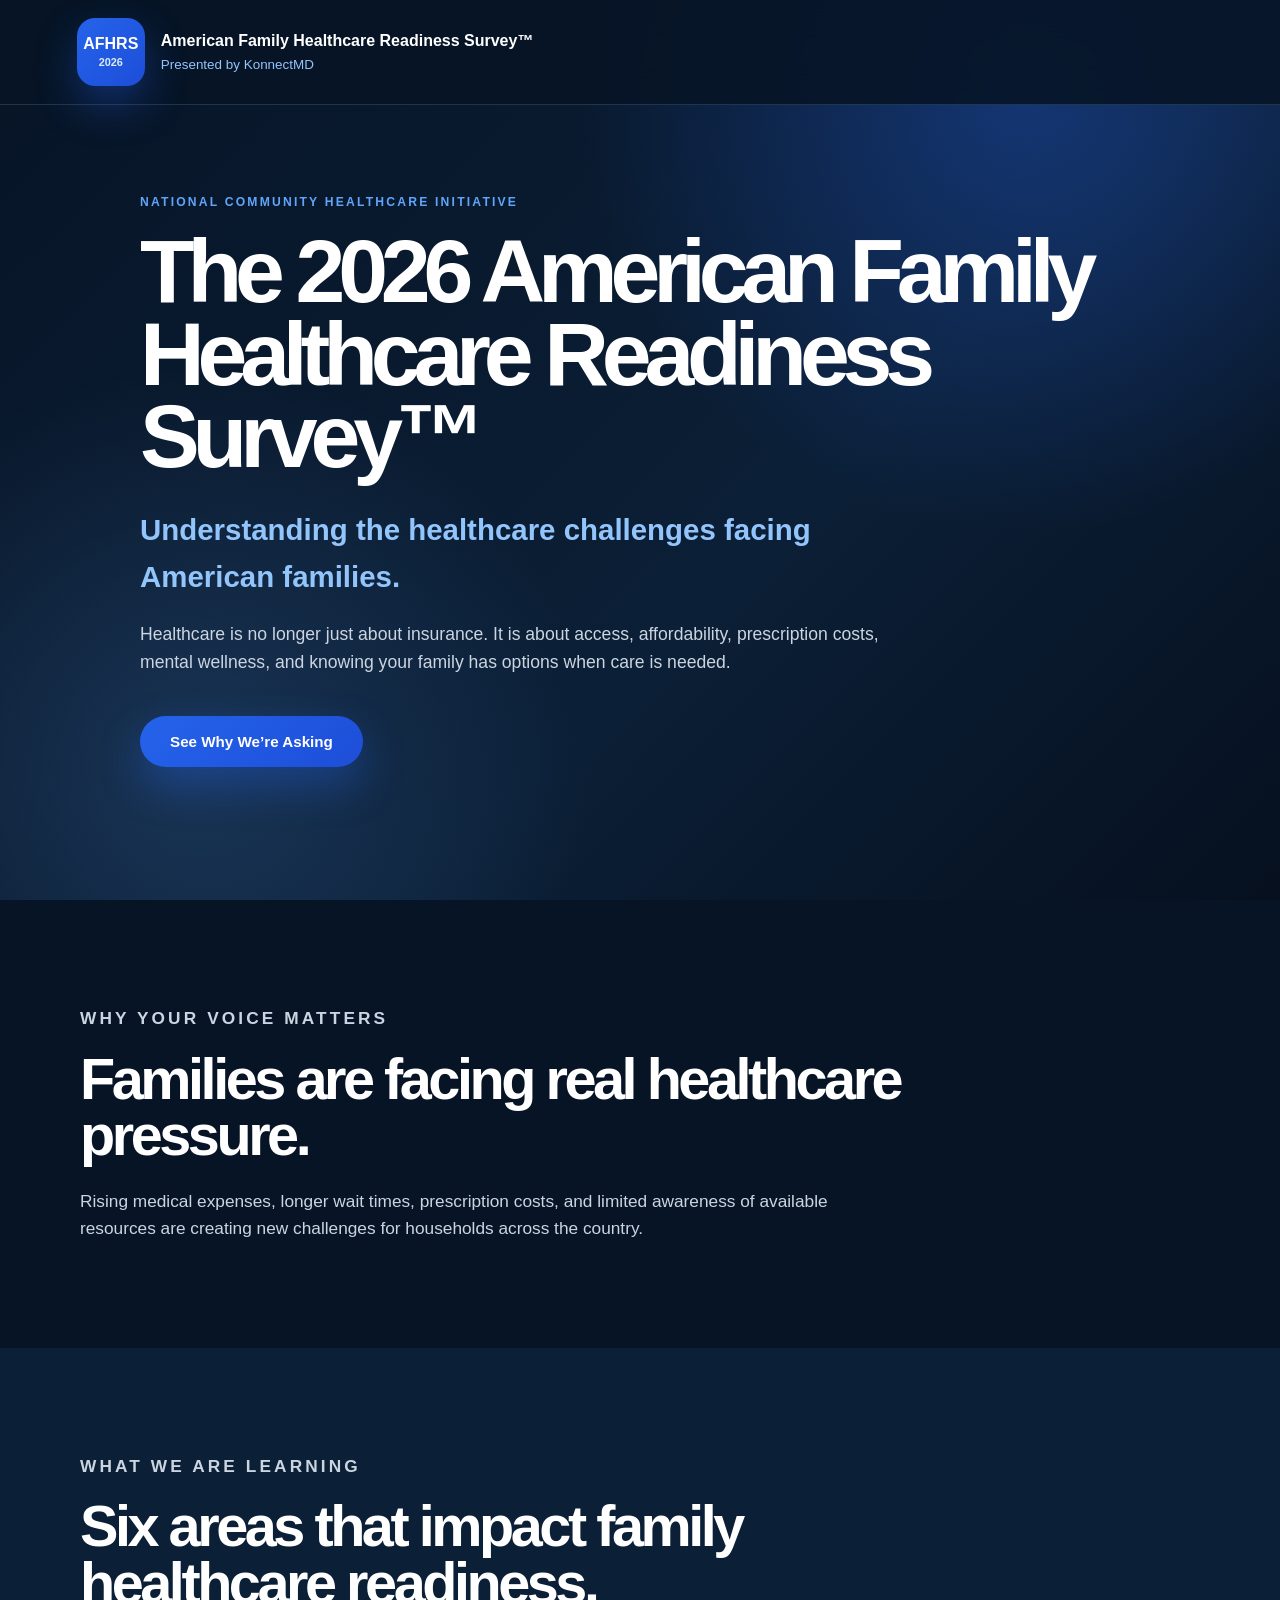
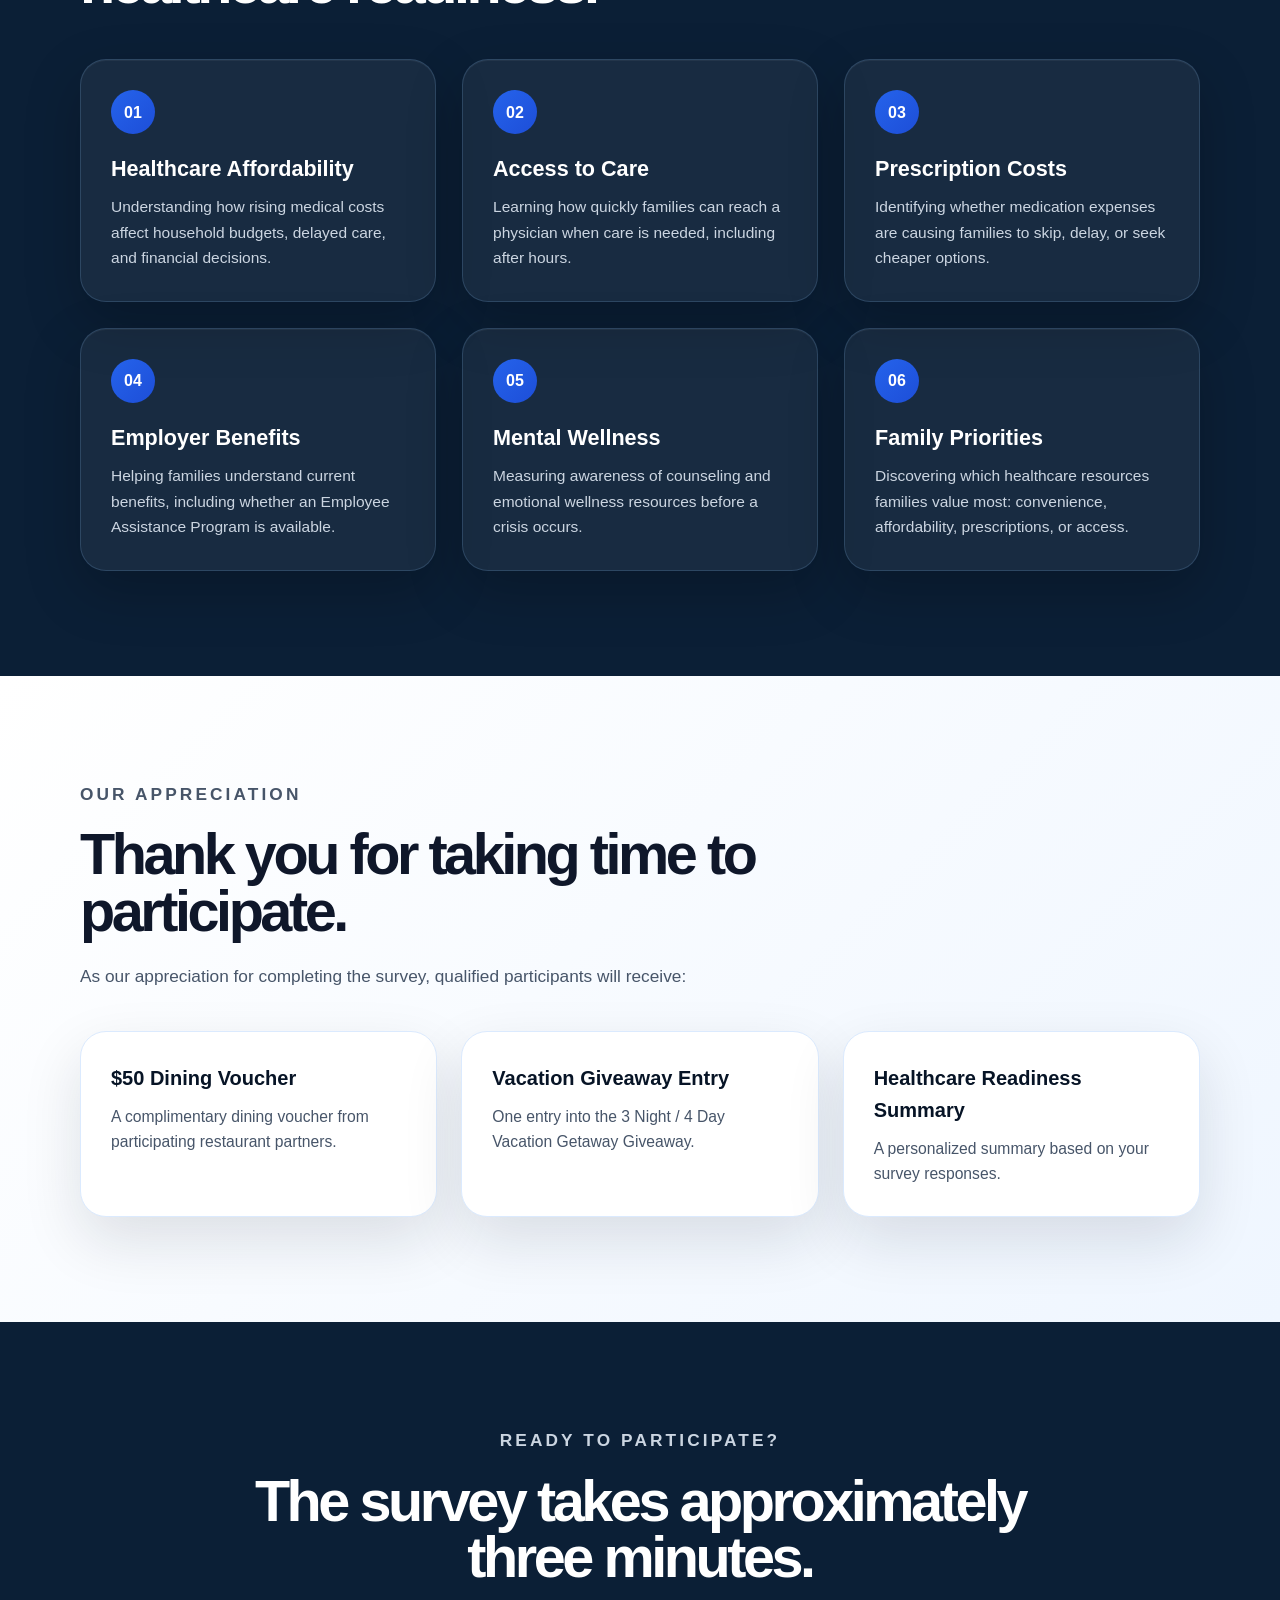
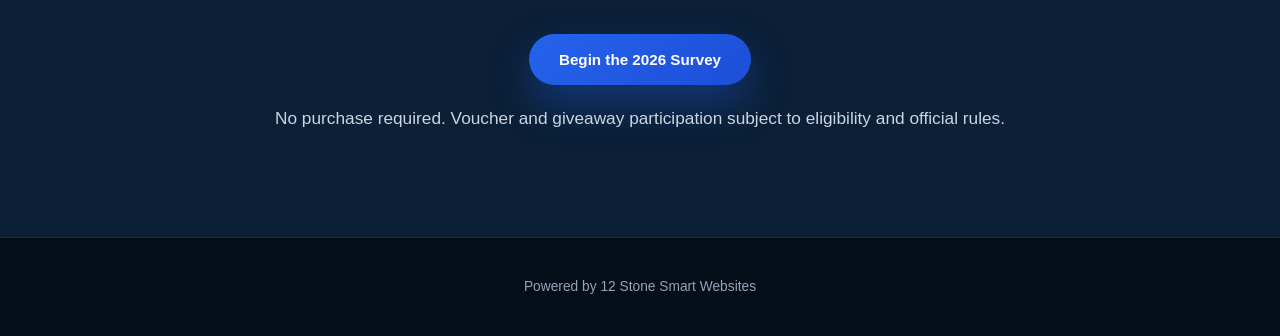
==== family-healthcare-readiness.html @ cf78cd0c "Add family healthcare readiness survey lead capture" ====
<!DOCTYPE html>
<html lang="en">
<head>
  <meta charset="UTF-8" />
  <meta name="viewport" content="width=device-width, initial-scale=1.0" />
  <title>2026 American Family Healthcare Readiness Survey™</title>
  <link rel="stylesheet" href="css/family-healthcare-readiness.css" />
</head>

<body>

<header class="survey-header">
  <div class="brand-mark">AFHRS<br><span>2026</span></div>
  <div class="brand-copy">
    <strong>American Family Healthcare Readiness Survey™</strong>
    <span>Presented by KonnectMD</span>
  </div>
</header>

<main class="hero">
  <div class="hero-inner">
    <p class="eyebrow">National Community Healthcare Initiative</p>
    <h1>The 2026 American Family Healthcare Readiness Survey™</h1>
    <p class="hero-subtitle">Understanding the healthcare challenges facing American families.</p>
    <p class="hero-text">
      Healthcare is no longer just about insurance. It is about access, affordability,
      prescription costs, mental wellness, and knowing your family has options when care is needed.
    </p>
    <button class="primary-btn" onclick="document.getElementById('why').scrollIntoView({behavior:'smooth'})">
  See Why We’re Asking
</button>
  </div>
</main>

<section class="section dark" id="why">
  <div class="section-inner">
    <p class="eyebrow">Why Your Voice Matters</p>
    <h2>Families are facing real healthcare pressure.</h2>
    <p>
      Rising medical expenses, longer wait times, prescription costs, and limited awareness of
      available resources are creating new challenges for households across the country.
    </p>
  </div>
</section>

<section class="section cards-section">
  <div class="section-inner">
    <p class="eyebrow">What We Are Learning</p>
    <h2>Six areas that impact family healthcare readiness.</h2>

    <div class="learning-grid">
      <div class="learning-card">
        <span>01</span>
        <h3>Healthcare Affordability</h3>
        <p>Understanding how rising medical costs affect household budgets, delayed care, and financial decisions.</p>
      </div>

      <div class="learning-card">
        <span>02</span>
        <h3>Access to Care</h3>
        <p>Learning how quickly families can reach a physician when care is needed, including after hours.</p>
      </div>

      <div class="learning-card">
        <span>03</span>
        <h3>Prescription Costs</h3>
        <p>Identifying whether medication expenses are causing families to skip, delay, or seek cheaper options.</p>
      </div>

      <div class="learning-card">
        <span>04</span>
        <h3>Employer Benefits</h3>
        <p>Helping families understand current benefits, including whether an Employee Assistance Program is available.</p>
      </div>

      <div class="learning-card">
        <span>05</span>
        <h3>Mental Wellness</h3>
        <p>Measuring awareness of counseling and emotional wellness resources before a crisis occurs.</p>
      </div>

      <div class="learning-card">
        <span>06</span>
        <h3>Family Priorities</h3>
        <p>Discovering which healthcare resources families value most: convenience, affordability, prescriptions, or access.</p>
      </div>
    </div>
  </div>
</section>

<section class="section appreciation">
  <div class="section-inner">
    <p class="eyebrow">Our Appreciation</p>
    <h2>Thank you for taking time to participate.</h2>
    <p>As our appreciation for completing the survey, qualified participants will receive:</p>

    <div class="value-grid">
      <div class="value-card">
        <h3>$50 Dining Voucher</h3>
        <p>A complimentary dining voucher from participating restaurant partners.</p>
      </div>

      <div class="value-card">
        <h3>Vacation Giveaway Entry</h3>
        <p>One entry into the 3 Night / 4 Day Vacation Getaway Giveaway.</p>
      </div>

      <div class="value-card">
        <h3>Healthcare Readiness Summary</h3>
        <p>A personalized summary based on your survey responses.</p>
      </div>
    </div>
  </div>
</section>

<section class="section start-section">
  <div class="section-inner centered">
    <p class="eyebrow">Ready to Participate?</p>
    <h2>The survey takes approximately three minutes.</h2>
    <button class="primary-btn" id="startSurvey">Begin the 2026 Survey</button>
    <p class="small-note">No purchase required. Voucher and giveaway participation subject to eligibility and official rules.</p>
  </div>
</section>

<section class="survey-section" id="surveySection">
  <div class="survey-card">
    <div class="progress-text" id="progressText">Question 1 of 12</div>
    <div class="progress-bar"><div id="progressFill"></div></div>
    <h2 id="questionTitle"></h2>
    <div id="answerOptions" class="answer-options"></div>

    <div class="survey-actions">
      <button id="backBtn" class="secondary-btn">Back</button>
      <button id="nextBtn" class="primary-btn">Next</button>
    </div>
  </div>
</section>

<section class="lead-section" id="leadSection">
  <div class="lead-card">
    <p class="eyebrow">Final Step</p>
    <h2>Where should we send your summary and voucher?</h2>
    <p>Complete your information below to receive your Healthcare Readiness Summary, $50 dining voucher, and giveaway entry.</p>

    <form id="leadForm">
      <input type="text" name="firstName" placeholder="First Name" required />
      <input type="text" name="lastName" placeholder="Last Name" required />
      <input type="email" name="email" placeholder="Email Address" required />
      <input type="tel" name="phone" placeholder="Phone Number" required />
      <input type="text" name="zip" placeholder="Zip Code" required />
      <button type="submit" class="primary-btn">Get My Summary & Voucher</button>
    </form>
  </div>
</section>

<section class="thankyou-section" id="thankyouSection">
  <div class="thankyou-card">
    <p class="eyebrow">Survey Submitted</p>
    <h2>Thank you for helping improve healthcare awareness across America.</h2>

    <div class="next-steps">
     <p>Your responses have been received and will help us better understand the healthcare concerns facing families.</p>
      <p>Your $50 dining voucher will be sent to the contact information provided.</p>
      <p>You have been entered into the 3 Night / 4 Day Vacation Getaway Giveaway.</p>
    </div>

  <a href="https://b.12stoneboost.com/widget/booking/b34LtANWuxqJtjdPlRdA" class="primary-btn link-btn" target="_blank">
  Schedule My Healthcare Review
</a>
  </div>
</section>

<footer>
  <p>Powered by 12 Stone Smart Websites</p>
</footer>

<script src="js/family-healthcare-readiness.js"></script>
</body>
</html>
---- css/family-healthcare-readiness.css ----
*{box-sizing:border-box;margin:0;padding:0}

:root{
  --navy:#071426;
  --navy2:#0b1f36;
  --blue:#2563eb;
  --blue2:#60a5fa;
  --blue3:#93c5fd;
  --text:#e2e8f0;
  --muted:#cbd5e1;
  --white:#ffffff;
  --dark:#0f172a;
}

body{
  font-family:Inter,Arial,sans-serif;
  background:var(--navy);
  color:var(--text);
  line-height:1.6;
}

.survey-header{
  position:fixed;
  top:0;
  width:100%;
  z-index:100;
  display:flex;
  align-items:center;
  gap:16px;
  padding:18px 6%;
  background:rgba(7,20,38,.9);
  backdrop-filter:blur(18px);
  border-bottom:1px solid rgba(147,197,253,.18);
}

.brand-mark{
  width:68px;
  height:68px;
  border-radius:18px;
  display:flex;
  align-items:center;
  justify-content:center;
  flex-direction:column;
  background:linear-gradient(135deg,var(--blue),#1d4ed8);
  color:white;
  font-weight:900;
  line-height:1;
  box-shadow:0 18px 40px rgba(37,99,235,.35);
}

.brand-mark span{font-size:.68rem;color:#dbeafe;margin-top:5px}

.brand-copy strong{display:block;color:white;font-size:1rem}
.brand-copy span{display:block;color:var(--blue3);font-size:.84rem}

.hero{
  min-height:100vh;
  display:flex;
  align-items:center;
  padding:160px 6% 100px;
  background:
    radial-gradient(circle at 80% 10%,rgba(37,99,235,.35),transparent 34%),
    radial-gradient(circle at 15% 85%,rgba(96,165,250,.18),transparent 30%),
    linear-gradient(135deg,var(--navy),var(--navy2) 60%,#06101f);
}

.hero-inner,.section-inner{max-width:1120px;margin:0 auto}

.eyebrow{
  text-transform:uppercase;
  letter-spacing:.18em;
  font-size:.76rem;
  font-weight:900;
  color:var(--blue2);
  margin-bottom:18px;
}

h1{
  max-width:1000px;
  font-size:clamp(2.7rem,7vw,6.3rem);
  line-height:.92;
  letter-spacing:-.08em;
  color:white;
  margin-bottom:28px;
}

.hero-subtitle{
  max-width:760px;
  font-size:clamp(1.3rem,2.3vw,2rem);
  color:var(--blue3);
  font-weight:800;
  margin-bottom:20px;
}

.hero-text{
  max-width:760px;
  color:var(--muted);
  font-size:1.1rem;
  margin-bottom:16px;
}

.section{padding:105px 6%}
.dark{background:var(--navy)}
.cards-section,.start-section{background:var(--navy2)}

.section h2{
  max-width:860px;
  font-size:clamp(2rem,4.5vw,4.2rem);
  line-height:.98;
  letter-spacing:-.06em;
  color:white;
  margin-bottom:24px;
}

.section p{
  max-width:760px;
  color:var(--muted);
  font-size:1.08rem;
}

.learning-grid{
  display:grid;
  grid-template-columns:repeat(auto-fit,minmax(300px,1fr));
  gap:26px;
  margin-top:48px;
}

.learning-card{
  background:rgba(255,255,255,.055);
  border:1px solid rgba(147,197,253,.18);
  border-radius:26px;
  padding:30px;
  min-height:235px;
  box-shadow:0 20px 55px rgba(0,0,0,.22), inset 0 1px 0 rgba(255,255,255,.05);
  transition:.3s ease;
}

.learning-card:hover{
  transform:translateY(-6px);
  border-color:var(--blue2);
  box-shadow:0 28px 65px rgba(37,99,235,.25);
}

.learning-card span{
  display:inline-flex;
  width:44px;
  height:44px;
  border-radius:50%;
  background:linear-gradient(135deg,var(--blue),#1d4ed8);
  color:white;
  align-items:center;
  justify-content:center;
  font-weight:900;
  margin-bottom:22px;
}

.learning-card h3{
  color:white;
  font-size:1.35rem;
  line-height:1.2;
  margin-bottom:12px;
}

.learning-card p{
  color:var(--muted);
  font-size:.97rem;
  line-height:1.65;
}

.appreciation{
  background:linear-gradient(135deg,#ffffff,#eff6ff);
  color:var(--dark);
}

.appreciation h2{color:var(--dark)}
.appreciation p{color:#475569}

.value-grid{
  margin-top:40px;
  display:grid;
  grid-template-columns:repeat(auto-fit,minmax(280px,1fr));
  gap:24px;
}

.value-card{
  background:white;
  border:1px solid #dbeafe;
  border-radius:26px;
  padding:30px;
  box-shadow:0 24px 60px rgba(15,23,42,.12);
}

.value-card h3{
  color:var(--navy);
  font-size:1.25rem;
  margin-bottom:10px;
}

.value-card p{
  color:#475569;
  font-size:.98rem;
}

.centered{text-align:center}
.centered h2,.centered p{margin-left:auto;margin-right:auto}

.primary-btn,.secondary-btn{
  border:none;
  border-radius:999px;
  padding:17px 30px;
  font-size:.95rem;
  font-weight:900;
  cursor:pointer;
  margin-top:24px;
  transition:.2s ease;
}

.primary-btn{
  background:linear-gradient(135deg,var(--blue),#1d4ed8);
  color:white;
  box-shadow:0 18px 42px rgba(37,99,235,.36);
}

.secondary-btn{
  background:#e2e8f0;
  color:var(--dark);
}

.primary-btn:hover,.secondary-btn:hover{transform:translateY(-3px)}

.small-note{
  margin-top:20px;
  font-size:.88rem;
  color:var(--muted);
}

.survey-section,.lead-section,.thankyou-section{
  display:none;
  min-height:85vh;
  padding:130px 6%;
  background:
    radial-gradient(circle at top right,rgba(37,99,235,.22),transparent 32%),
    var(--navy);
}

.survey-card,.lead-card,.thankyou-card{
  max-width:860px;
  margin:0 auto;
  background:white;
  color:var(--dark);
  border-radius:32px;
  padding:48px;
  border:1px solid #dbeafe;
  box-shadow:0 35px 90px rgba(0,0,0,.28);
}

.progress-text{
  color:#475569;
  font-size:.86rem;
  font-weight:900;
  margin-bottom:12px;
}

.progress-bar{
  height:10px;
  border-radius:999px;
  background:#e2e8f0;
  overflow:hidden;
  margin-bottom:34px;
}

#progressFill{
  height:100%;
  width:0%;
  background:linear-gradient(135deg,var(--blue),var(--blue2));
  transition:.3s ease;
}

#questionTitle{
  font-size:clamp(1.7rem,3vw,2.7rem);
  line-height:1.1;
  letter-spacing:-.05em;
  color:var(--navy);
  margin-bottom:30px;
}

.answer-options{display:grid;gap:14px}

.answer-option{
  padding:18px 20px;
  border-radius:18px;
  border:1px solid #cbd5e1;
  background:white;
  color:var(--dark);
  font-weight:800;
  cursor:pointer;
  transition:.2s ease;
}

.answer-option:hover{border-color:var(--blue);background:#eff6ff}
.answer-option.selected{border-color:var(--blue);background:#dbeafe;color:#1d4ed8}

.survey-actions{
  display:flex;
  justify-content:space-between;
  gap:16px;
  margin-top:34px;
}

.lead-card h2,.thankyou-card h2{
  font-size:clamp(2rem,4vw,3.6rem);
  line-height:.98;
  letter-spacing:-.06em;
  color:var(--navy);
  margin-bottom:20px;
}

.lead-card p,.thankyou-card p{color:#475569;margin-bottom:20px}

form{display:grid;gap:14px;margin-top:28px}

input{
  width:100%;
  padding:17px 18px;
  border-radius:14px;
  border:1px solid #cbd5e1;
  font-size:1rem;
}

input:focus{
  outline:none;
  border-color:var(--blue);
  box-shadow:0 0 0 4px rgba(37,99,235,.12);
}

.next-steps{margin:28px 0}

.next-steps p{
  background:#f8fafc;
  border-left:4px solid var(--blue);
  padding:16px;
  border-radius:12px;
  margin-bottom:12px;
}

.link-btn{display:inline-block;text-decoration:none}

footer{
  padding:38px 6%;
  text-align:center;
  background:#050d19;
  border-top:1px solid rgba(147,197,253,.16);
  color:#94a3b8;
  font-size:.86rem;
}

@media(max-width:900px){
  .survey-header{position:relative}
  .hero{padding-top:80px}
  .survey-card,.lead-card,.thankyou-card{padding:30px}
  .survey-actions{flex-direction:column}
}
.survey-card,
.lead-card,
.thankyou-card {
  max-width: 760px;
  padding: 38px;
}

#questionTitle {
  font-size: clamp(1.45rem, 2.4vw, 2.25rem);
}
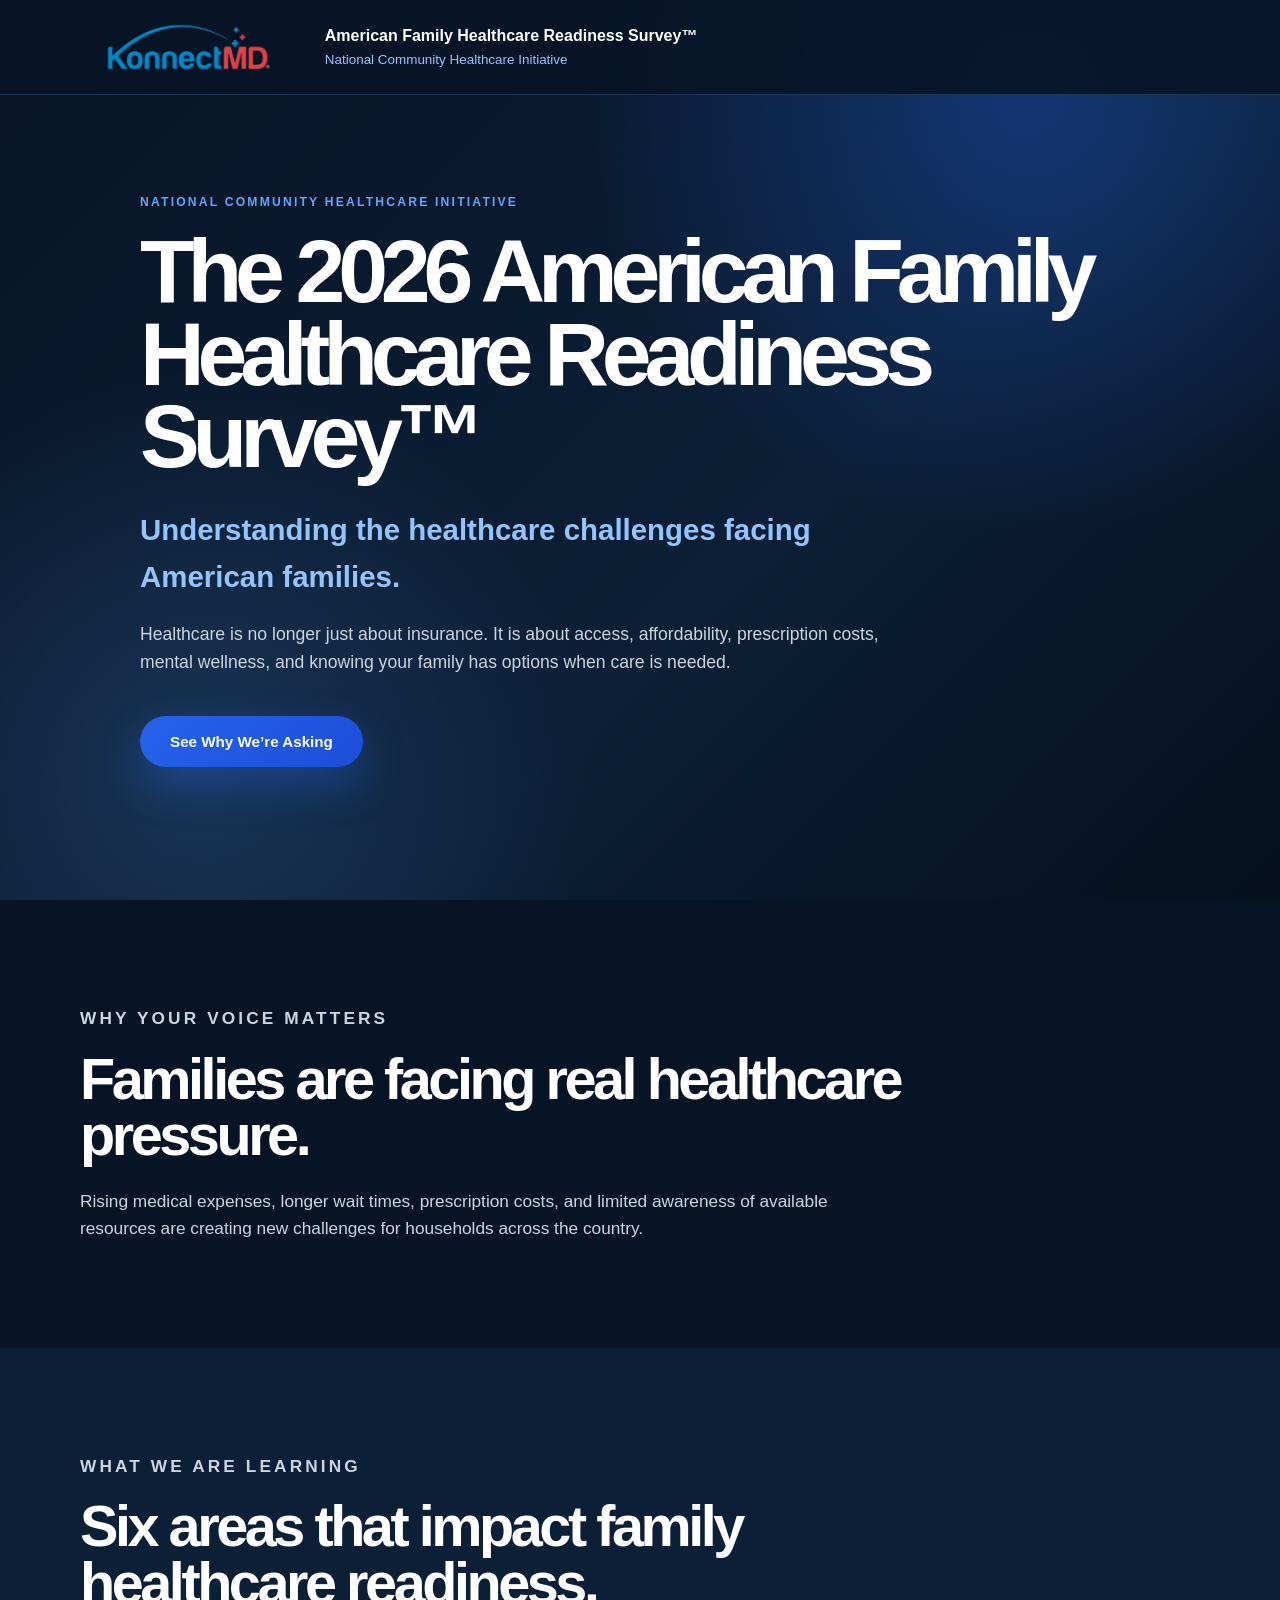
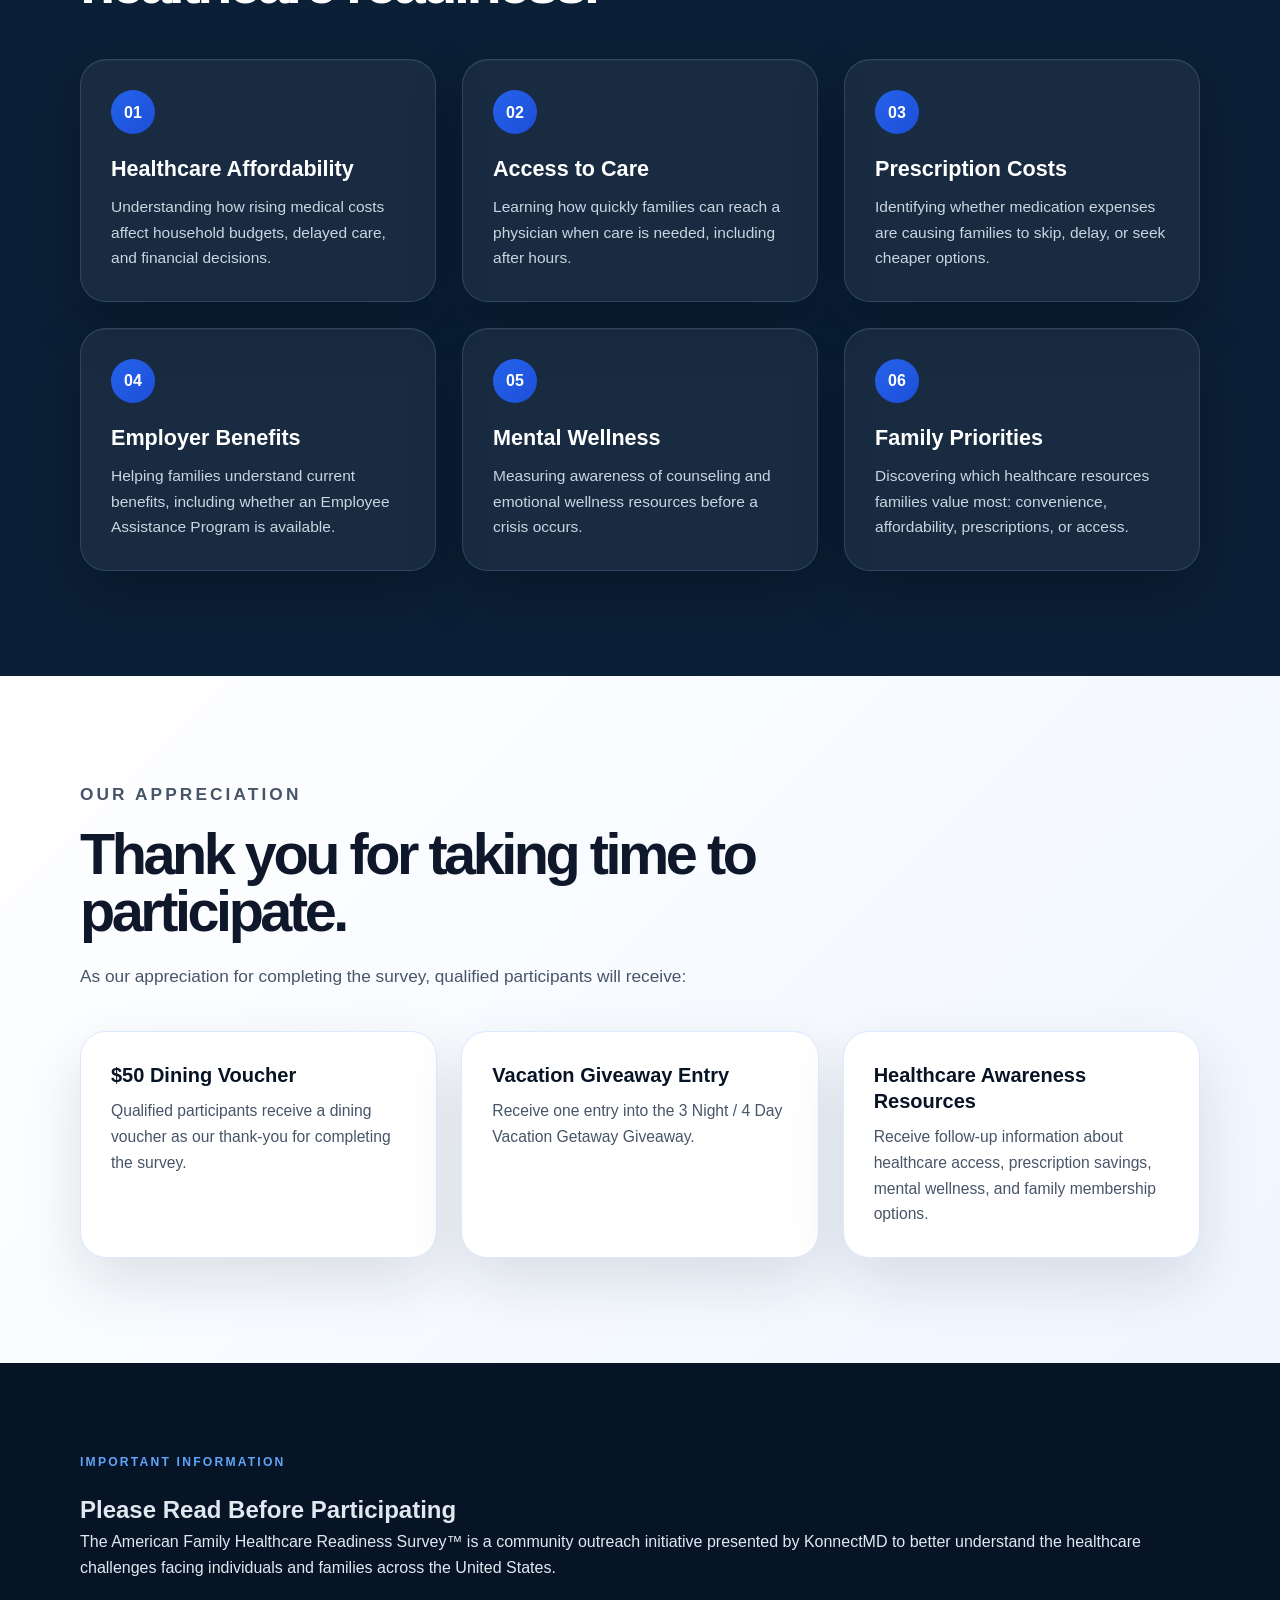
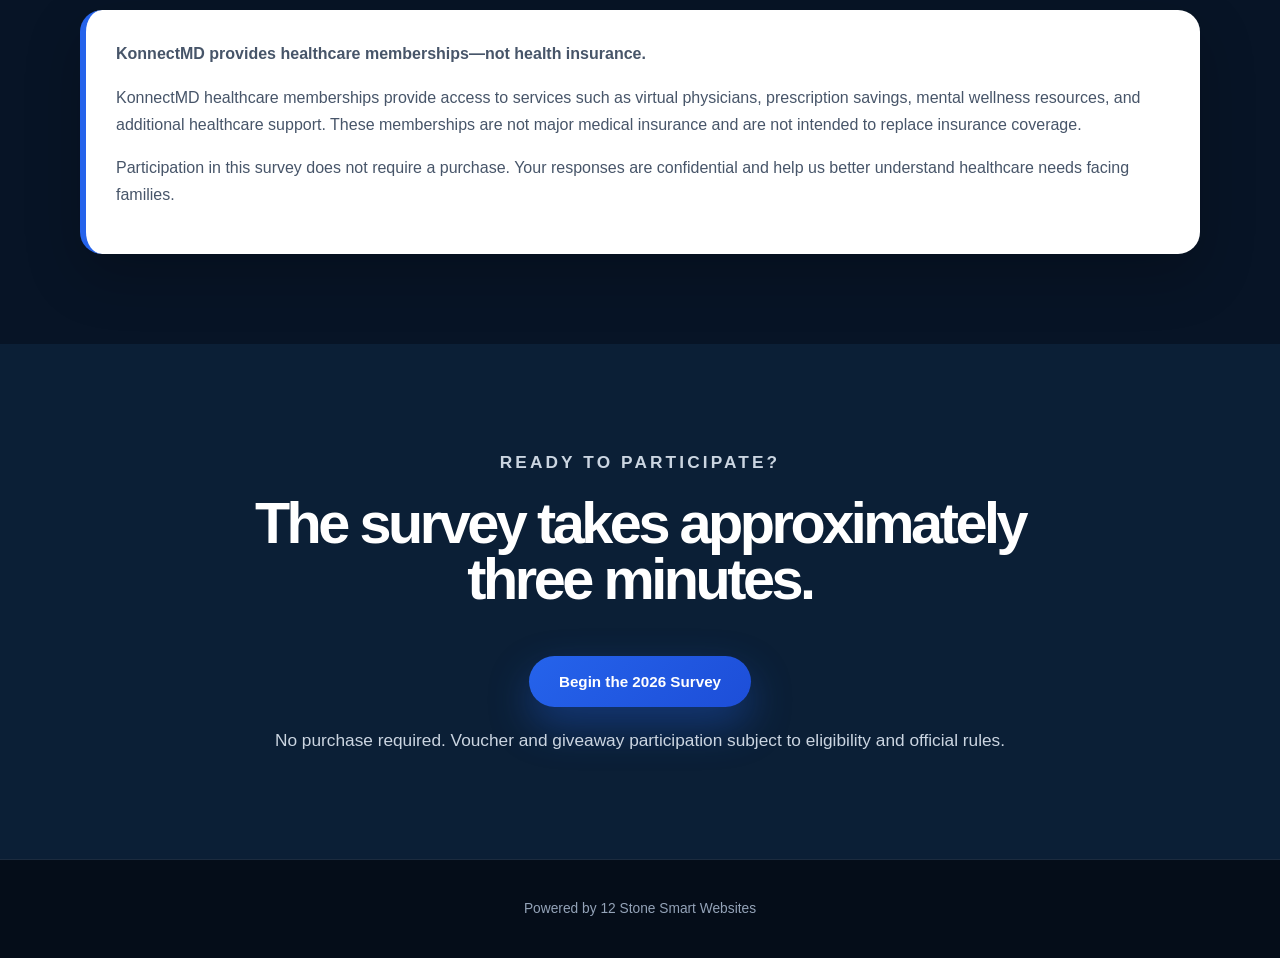
==== commit 8932629a: "Launch Family Healthcare Readiness Survey" ====
--- a/family-healthcare-readiness.html
+++ b/family-healthcare-readiness.html
@@ -10,11 +10,16 @@
 <body>
 
 <header class="survey-header">
-  <div class="brand-mark">AFHRS<br><span>2026</span></div>
-  <div class="brand-copy">
-    <strong>American Family Healthcare Readiness Survey™</strong>
-    <span>Presented by KonnectMD</span>
-  </div>
+
+    <div class="brand-logo">
+        <img src="images/konnectmd-survey-logo.png" alt="KonnectMD">
+    </div>
+
+    <div class="brand-copy">
+        <strong>American Family Healthcare Readiness Survey™</strong>
+        <span>National Community Healthcare Initiative</span>
+    </div>
+
 </header>
 
 <main class="hero">
@@ -91,28 +96,68 @@
 <section class="section appreciation">
   <div class="section-inner">
     <p class="eyebrow">Our Appreciation</p>
+
     <h2>Thank you for taking time to participate.</h2>
-    <p>As our appreciation for completing the survey, qualified participants will receive:</p>
+
+    <p>
+      As our appreciation for completing the survey, qualified participants will receive:
+    </p>
 
     <div class="value-grid">
       <div class="value-card">
         <h3>$50 Dining Voucher</h3>
-        <p>A complimentary dining voucher from participating restaurant partners.</p>
+        <p>
+          Qualified participants receive a dining voucher as our thank-you for completing the survey.
+        </p>
       </div>
 
       <div class="value-card">
         <h3>Vacation Giveaway Entry</h3>
-        <p>One entry into the 3 Night / 4 Day Vacation Getaway Giveaway.</p>
+        <p>
+          Receive one entry into the 3 Night / 4 Day Vacation Getaway Giveaway.
+        </p>
       </div>
 
       <div class="value-card">
-        <h3>Healthcare Readiness Summary</h3>
-        <p>A personalized summary based on your survey responses.</p>
-      </div>
-    </div>
-  </div>
-</section>
-
+        <h3>Healthcare Awareness Resources</h3>
+        <p>
+          Receive follow-up information about healthcare access, prescription savings,
+          mental wellness, and family membership options.
+        </p>
+      </div>
+    </div>
+  </div>
+</section>
+<section class="disclaimer-section">
+    <div class="section-inner">
+        <p class="eyebrow">Important Information</p>
+
+        <h2>Please Read Before Participating</h2>
+
+        <p>
+            The American Family Healthcare Readiness Survey™ is a community outreach initiative
+            presented by KonnectMD to better understand the healthcare challenges facing
+            individuals and families across the United States.
+        </p>
+
+        <div class="disclaimer-box">
+
+            <p><strong>KonnectMD provides healthcare memberships—not health insurance.</strong></p>
+
+            <p>
+               KonnectMD healthcare memberships provide access to services such as virtual physicians,
+        prescription savings, mental wellness resources, and additional healthcare support.
+        These memberships are not major medical insurance and are not intended to replace
+        insurance coverage.
+      </p>
+      <p>
+        Participation in this survey does not require a purchase. Your responses are confidential
+        and help us better understand healthcare needs facing families.
+            </p>
+
+        </div>
+    </div>
+</section>
 <section class="section start-section">
   <div class="section-inner centered">
     <p class="eyebrow">Ready to Participate?</p>
--- a/css/family-healthcare-readiness.css
+++ b/css/family-healthcare-readiness.css
@@ -64,7 +64,11 @@
     linear-gradient(135deg,var(--navy),var(--navy2) 60%,#06101f);
 }
 
-.hero-inner,.section-inner{max-width:1120px;margin:0 auto}
+.hero-inner,
+.section-inner{
+  max-width:1120px;
+  margin:0 auto;
+}
 
 .eyebrow{
   text-transform:uppercase;
@@ -99,9 +103,18 @@
   margin-bottom:16px;
 }
 
-.section{padding:105px 6%}
-.dark{background:var(--navy)}
-.cards-section,.start-section{background:var(--navy2)}
+.section{
+  padding:105px 6%;
+}
+
+.dark{
+  background:var(--navy);
+}
+
+.cards-section,
+.start-section{
+  background:var(--navy2);
+}
 
 .section h2{
   max-width:860px;
@@ -120,7 +133,7 @@
 
 .learning-grid{
   display:grid;
-  grid-template-columns:repeat(auto-fit,minmax(300px,1fr));
+  grid-template-columns:repeat(3,1fr);
   gap:26px;
   margin-top:48px;
 }
@@ -172,17 +185,27 @@
   color:var(--dark);
 }
 
-.appreciation h2{color:var(--dark)}
-.appreciation p{color:#475569}
+.appreciation h2{
+  color:var(--dark);
+}
+
+.appreciation p{
+  color:#475569;
+}
 
 .value-grid{
+  width:100%;
   margin-top:40px;
   display:grid;
-  grid-template-columns:repeat(auto-fit,minmax(280px,1fr));
+  grid-template-columns:repeat(3,minmax(0,1fr));
   gap:24px;
+  align-items:stretch;
 }
 
 .value-card{
+  width:100%;
+  min-width:0;
+  height:100%;
   background:white;
   border:1px solid #dbeafe;
   border-radius:26px;
@@ -193,18 +216,50 @@
 .value-card h3{
   color:var(--navy);
   font-size:1.25rem;
+  line-height:1.3;
   margin-bottom:10px;
 }
 
 .value-card p{
   color:#475569;
   font-size:.98rem;
-}
-
-.centered{text-align:center}
-.centered h2,.centered p{margin-left:auto;margin-right:auto}
-
-.primary-btn,.secondary-btn{
+  line-height:1.65;
+}
+
+.disclaimer-section{
+  background:var(--navy);
+  padding:90px 6%;
+}
+
+.disclaimer-box{
+  margin-top:30px;
+  padding:30px;
+  background:white;
+  color:var(--dark);
+  border-left:6px solid var(--blue);
+  border-radius:22px;
+  box-shadow:0 22px 55px rgba(0,0,0,.22);
+}
+
+.disclaimer-box p{
+  color:#475569;
+  margin-bottom:16px;
+  font-size:1rem;
+  line-height:1.7;
+}
+
+.centered{
+  text-align:center;
+}
+
+.centered h2,
+.centered p{
+  margin-left:auto;
+  margin-right:auto;
+}
+
+.primary-btn,
+.secondary-btn{
   border:none;
   border-radius:999px;
   padding:17px 30px;
@@ -226,7 +281,10 @@
   color:var(--dark);
 }
 
-.primary-btn:hover,.secondary-btn:hover{transform:translateY(-3px)}
+.primary-btn:hover,
+.secondary-btn:hover{
+  transform:translateY(-3px);
+}
 
 .small-note{
   margin-top:20px;
@@ -234,7 +292,9 @@
   color:var(--muted);
 }
 
-.survey-section,.lead-section,.thankyou-section{
+.survey-section,
+.lead-section,
+.thankyou-section{
   display:none;
   min-height:85vh;
   padding:130px 6%;
@@ -243,13 +303,15 @@
     var(--navy);
 }
 
-.survey-card,.lead-card,.thankyou-card{
-  max-width:860px;
+.survey-card,
+.lead-card,
+.thankyou-card{
+  max-width:760px;
   margin:0 auto;
   background:white;
   color:var(--dark);
   border-radius:32px;
-  padding:48px;
+  padding:38px;
   border:1px solid #dbeafe;
   box-shadow:0 35px 90px rgba(0,0,0,.28);
 }
@@ -277,14 +339,17 @@
 }
 
 #questionTitle{
-  font-size:clamp(1.7rem,3vw,2.7rem);
+  font-size:clamp(1.45rem,2.4vw,2.25rem);
   line-height:1.1;
   letter-spacing:-.05em;
   color:var(--navy);
   margin-bottom:30px;
 }
 
-.answer-options{display:grid;gap:14px}
+.answer-options{
+  display:grid;
+  gap:14px;
+}
 
 .answer-option{
   padding:18px 20px;
@@ -297,8 +362,16 @@
   transition:.2s ease;
 }
 
-.answer-option:hover{border-color:var(--blue);background:#eff6ff}
-.answer-option.selected{border-color:var(--blue);background:#dbeafe;color:#1d4ed8}
+.answer-option:hover{
+  border-color:var(--blue);
+  background:#eff6ff;
+}
+
+.answer-option.selected{
+  border-color:var(--blue);
+  background:#dbeafe;
+  color:#1d4ed8;
+}
 
 .survey-actions{
   display:flex;
@@ -307,7 +380,8 @@
   margin-top:34px;
 }
 
-.lead-card h2,.thankyou-card h2{
+.lead-card h2,
+.thankyou-card h2{
   font-size:clamp(2rem,4vw,3.6rem);
   line-height:.98;
   letter-spacing:-.06em;
@@ -315,9 +389,17 @@
   margin-bottom:20px;
 }
 
-.lead-card p,.thankyou-card p{color:#475569;margin-bottom:20px}
-
-form{display:grid;gap:14px;margin-top:28px}
+.lead-card p,
+.thankyou-card p{
+  color:#475569;
+  margin-bottom:20px;
+}
+
+form{
+  display:grid;
+  gap:14px;
+  margin-top:28px;
+}
 
 input{
   width:100%;
@@ -333,7 +415,9 @@
   box-shadow:0 0 0 4px rgba(37,99,235,.12);
 }
 
-.next-steps{margin:28px 0}
+.next-steps{
+  margin:28px 0;
+}
 
 .next-steps p{
   background:#f8fafc;
@@ -343,7 +427,10 @@
   margin-bottom:12px;
 }
 
-.link-btn{display:inline-block;text-decoration:none}
+.link-btn{
+  display:inline-block;
+  text-decoration:none;
+}
 
 footer{
   padding:38px 6%;
@@ -354,19 +441,143 @@
   font-size:.86rem;
 }
 
+@media(max-width:1100px){
+  .learning-grid{
+    grid-template-columns:repeat(2,1fr);
+  }
+
+  .value-grid{
+    grid-template-columns:repeat(3,minmax(0,1fr));
+    gap:18px;
+  }
+
+  .value-card{
+    padding:24px;
+  }
+}
+
 @media(max-width:900px){
-  .survey-header{position:relative}
-  .hero{padding-top:80px}
-  .survey-card,.lead-card,.thankyou-card{padding:30px}
-  .survey-actions{flex-direction:column}
-}
-.survey-card,
-.lead-card,
-.thankyou-card {
-  max-width: 760px;
-  padding: 38px;
-}
-
-#questionTitle {
-  font-size: clamp(1.45rem, 2.4vw, 2.25rem);
+  .survey-header{
+    position:relative;
+  }
+
+  .hero{
+    padding-top:80px;
+  }
+
+  .learning-grid,
+  .value-grid{
+    grid-template-columns:1fr;
+  }
+
+  .survey-card,
+  .lead-card,
+  .thankyou-card{
+    padding:30px;
+  }
+
+  .survey-actions{
+    flex-direction:column;
+  }
+}
+
+@media(max-width:600px){
+  .survey-header{
+    gap:12px;
+    padding:14px 5%;
+  }
+
+  .brand-mark{
+    width:54px;
+    height:54px;
+    font-size:.78rem;
+    border-radius:14px;
+  }
+
+  .brand-copy strong{
+    font-size:.82rem;
+    line-height:1.2;
+  }
+
+  .brand-copy span{
+    font-size:.72rem;
+  }
+
+  .hero{
+    padding:70px 5% 70px;
+    min-height:auto;
+  }
+
+  h1{
+    font-size:2.55rem;
+    line-height:.98;
+    letter-spacing:-.06em;
+  }
+
+  .hero-subtitle{
+    font-size:1.15rem;
+  }
+
+  .hero-text,
+  .section p{
+    font-size:.98rem;
+  }
+
+  .section{
+    padding:72px 5%;
+  }
+
+  .section h2{
+    font-size:2.15rem;
+    line-height:1.02;
+  }
+
+  .learning-card,
+  .value-card{
+    padding:24px;
+    min-height:auto;
+  }
+
+  .survey-section,
+  .lead-section,
+  .thankyou-section{
+    padding:70px 5%;
+  }
+
+  .survey-card,
+  .lead-card,
+  .thankyou-card{
+    padding:24px;
+    border-radius:24px;
+  }
+
+  #questionTitle{
+    font-size:1.55rem;
+  }
+
+  .answer-option{
+    padding:16px;
+    font-size:.95rem;
+  }
+
+  .primary-btn,
+  .secondary-btn{
+    width:100%;
+    padding:16px 22px;
+  }
+
+  input{
+    padding:16px;
+  }
+}
+.brand-logo{
+    display:flex;
+    align-items:center;
+}
+
+.brand-logo img{
+    height:58px;
+    width:auto;
+    display:block;
+    border-radius:8px;
 }
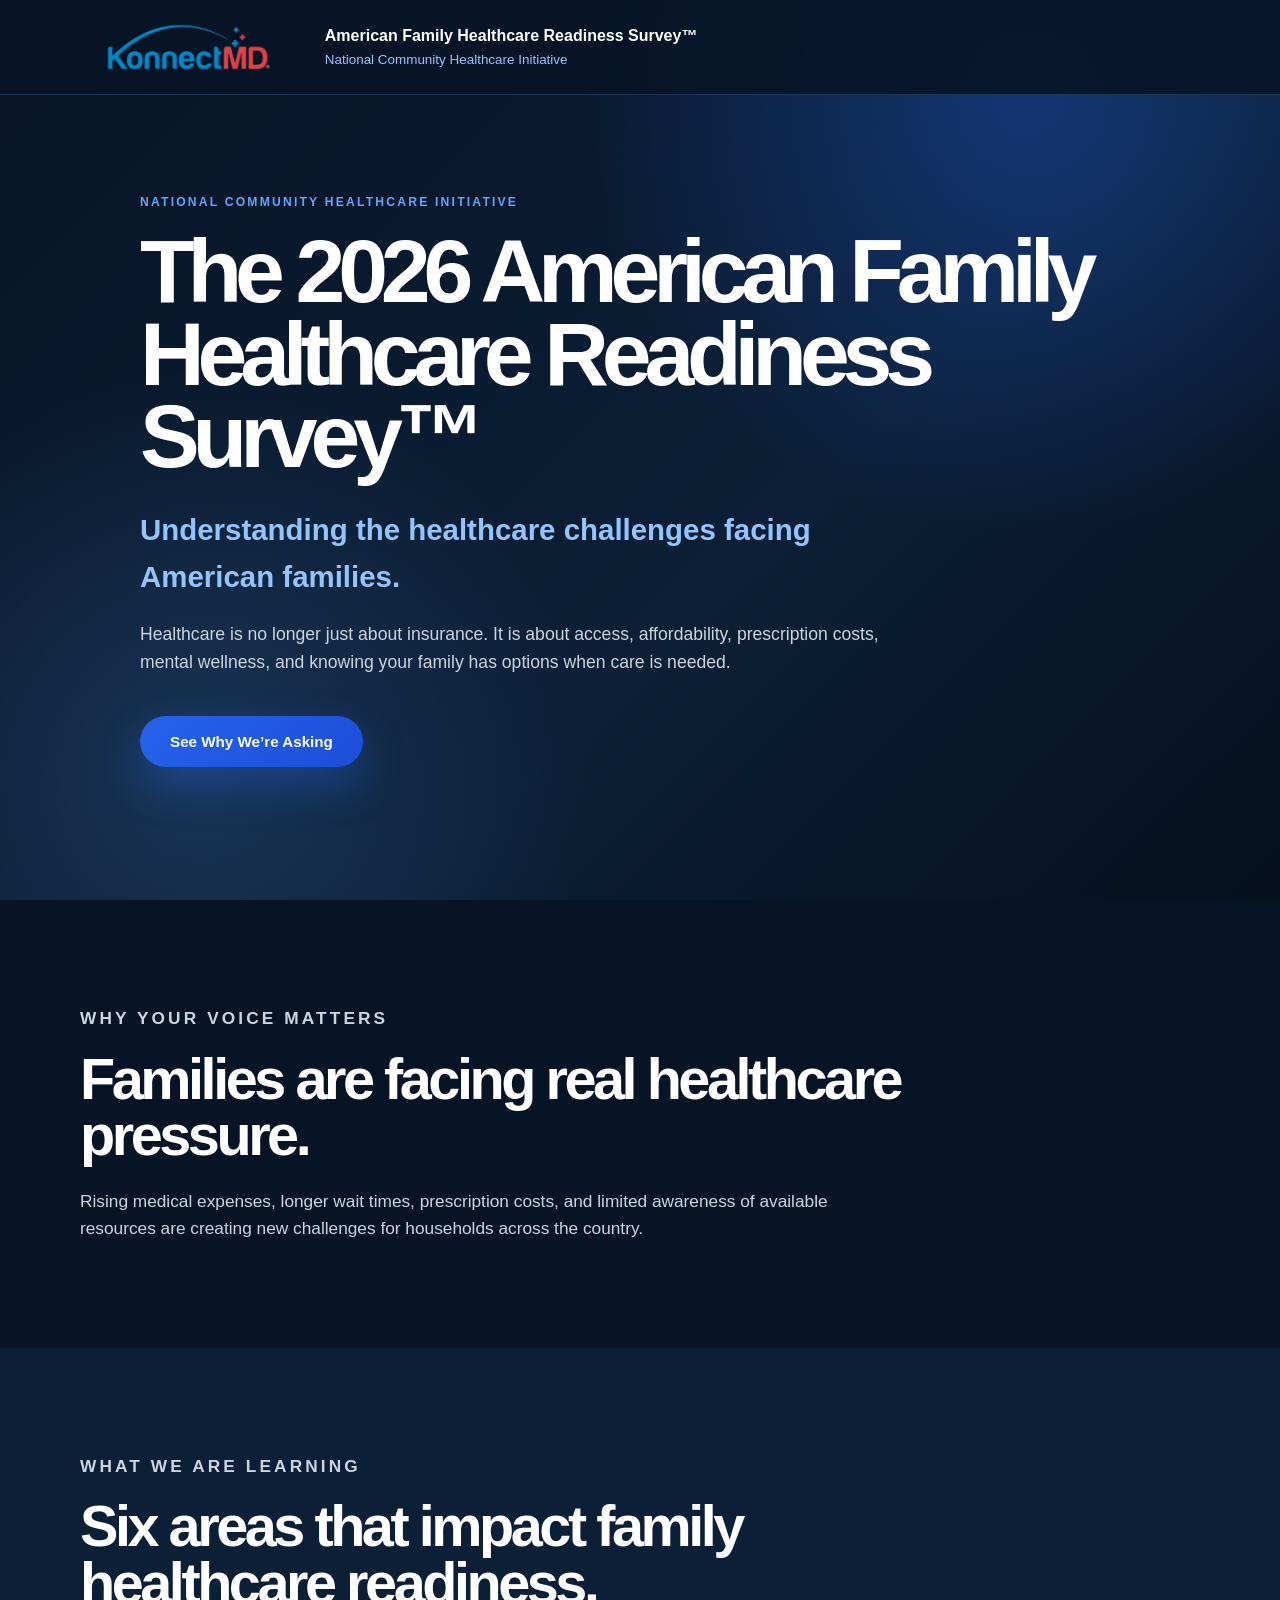
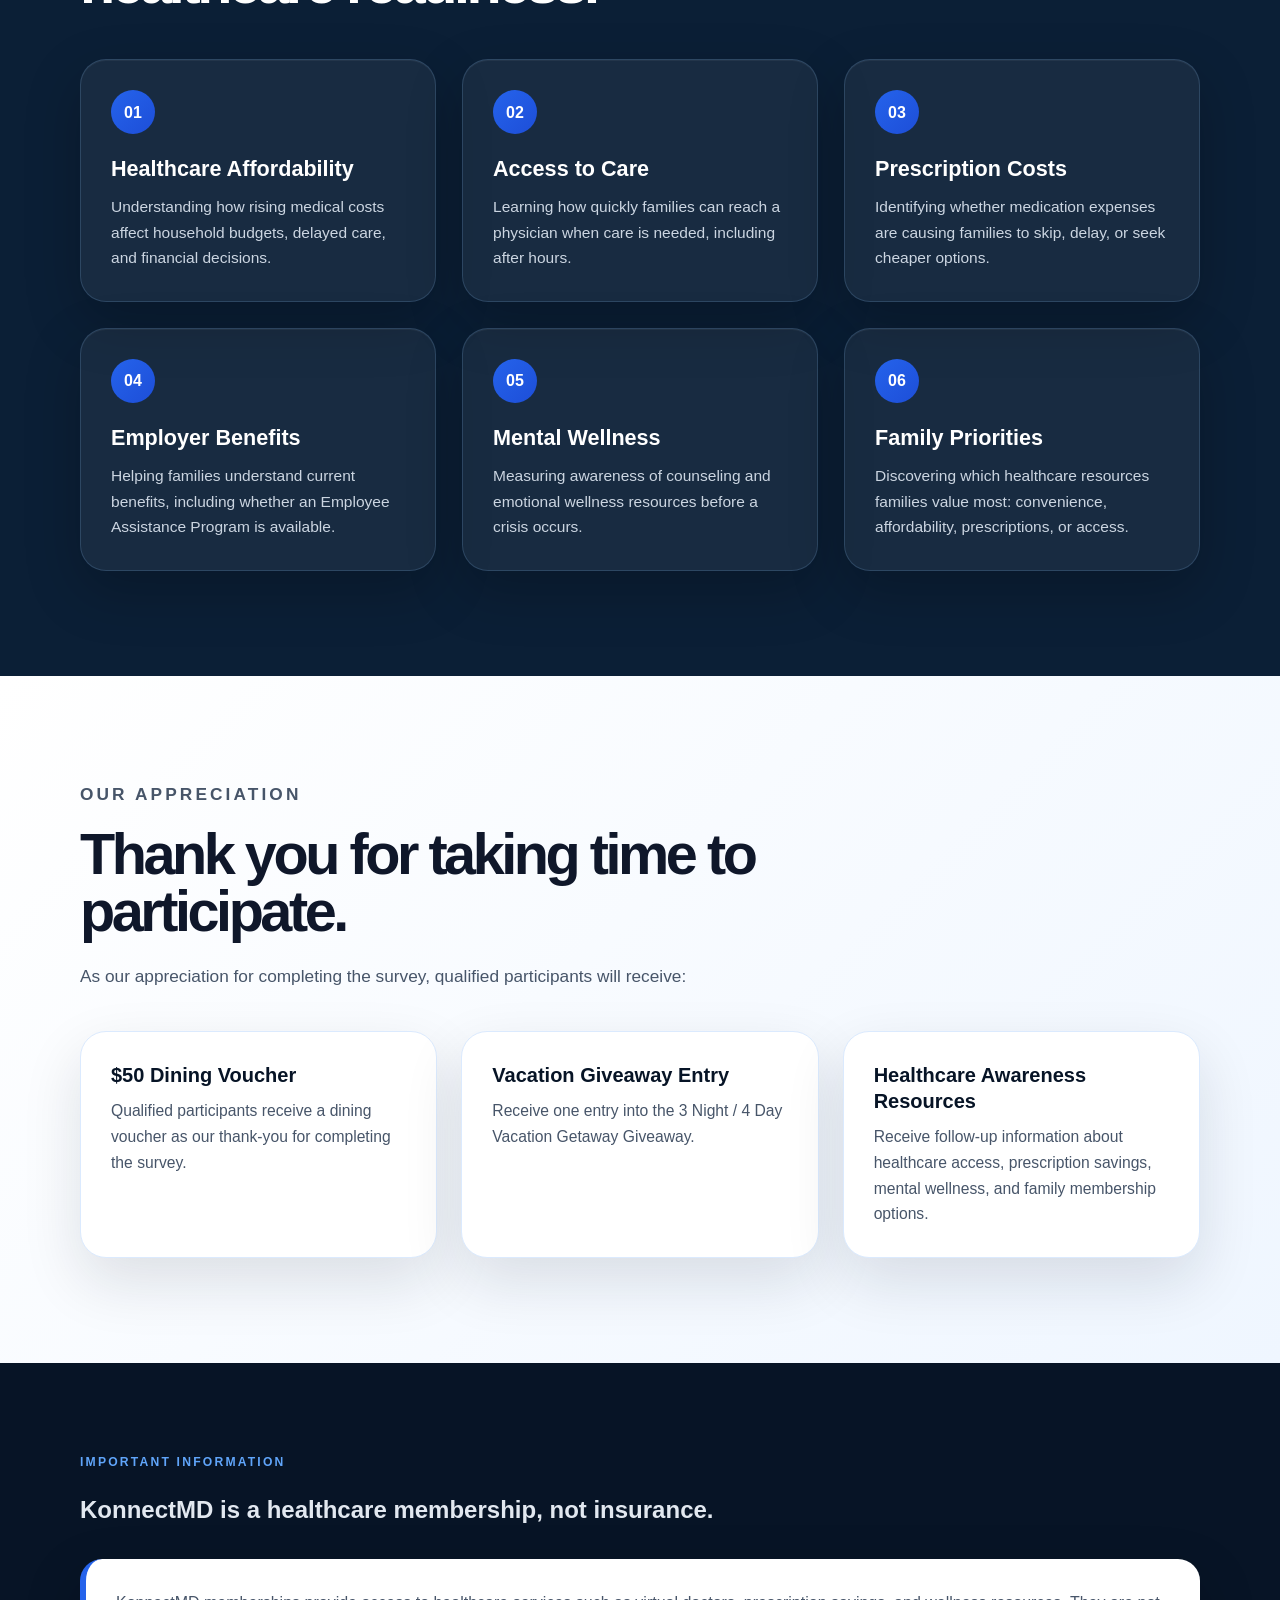
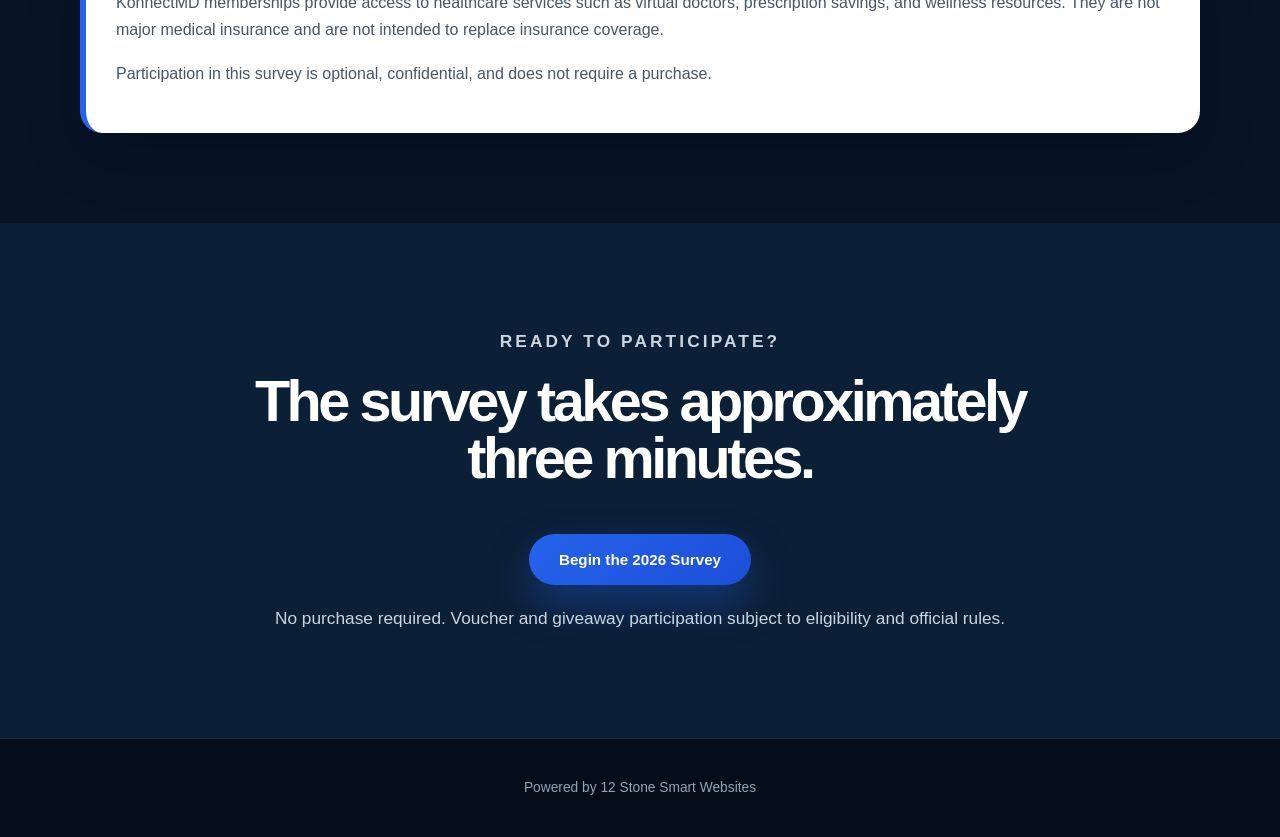
==== commit c43e4c9c: "Refine family survey mobile layout and disclaimer" ====
--- a/family-healthcare-readiness.html
+++ b/family-healthcare-readiness.html
@@ -129,34 +129,22 @@
   </div>
 </section>
 <section class="disclaimer-section">
-    <div class="section-inner">
-        <p class="eyebrow">Important Information</p>
-
-        <h2>Please Read Before Participating</h2>
-
-        <p>
-            The American Family Healthcare Readiness Survey™ is a community outreach initiative
-            presented by KonnectMD to better understand the healthcare challenges facing
-            individuals and families across the United States.
-        </p>
-
-        <div class="disclaimer-box">
-
-            <p><strong>KonnectMD provides healthcare memberships—not health insurance.</strong></p>
-
-            <p>
-               KonnectMD healthcare memberships provide access to services such as virtual physicians,
-        prescription savings, mental wellness resources, and additional healthcare support.
-        These memberships are not major medical insurance and are not intended to replace
-        insurance coverage.
+  <div class="section-inner">
+    <p class="eyebrow">Important Information</p>
+    <h2>KonnectMD is a healthcare membership, not insurance.</h2>
+
+    <div class="disclaimer-box">
+      <p>
+        KonnectMD memberships provide access to healthcare services such as virtual doctors,
+        prescription savings, and wellness resources. They are not major medical insurance
+        and are not intended to replace insurance coverage.
       </p>
+
       <p>
-        Participation in this survey does not require a purchase. Your responses are confidential
-        and help us better understand healthcare needs facing families.
-            </p>
-
-        </div>
-    </div>
+        Participation in this survey is optional, confidential, and does not require a purchase.
+      </p>
+    </div>
+  </div>
 </section>
 <section class="section start-section">
   <div class="section-inner centered">
--- a/css/family-healthcare-readiness.css
+++ b/css/family-healthcare-readiness.css
@@ -580,4 +580,34 @@
     width:auto;
     display:block;
     border-radius:8px;
+}
+
+@media(max-width:600px){
+  .learning-grid{
+    gap:16px;
+    margin-top:28px;
+  }
+
+  .learning-card{
+    padding:20px;
+    min-height:auto;
+    border-radius:20px;
+  }
+
+  .learning-card span{
+    width:34px;
+    height:34px;
+    font-size:.78rem;
+    margin-bottom:14px;
+  }
+
+  .learning-card h3{
+    font-size:1.08rem;
+    margin-bottom:8px;
+  }
+
+  .learning-card p{
+    font-size:.88rem;
+    line-height:1.45;
+  }
 }
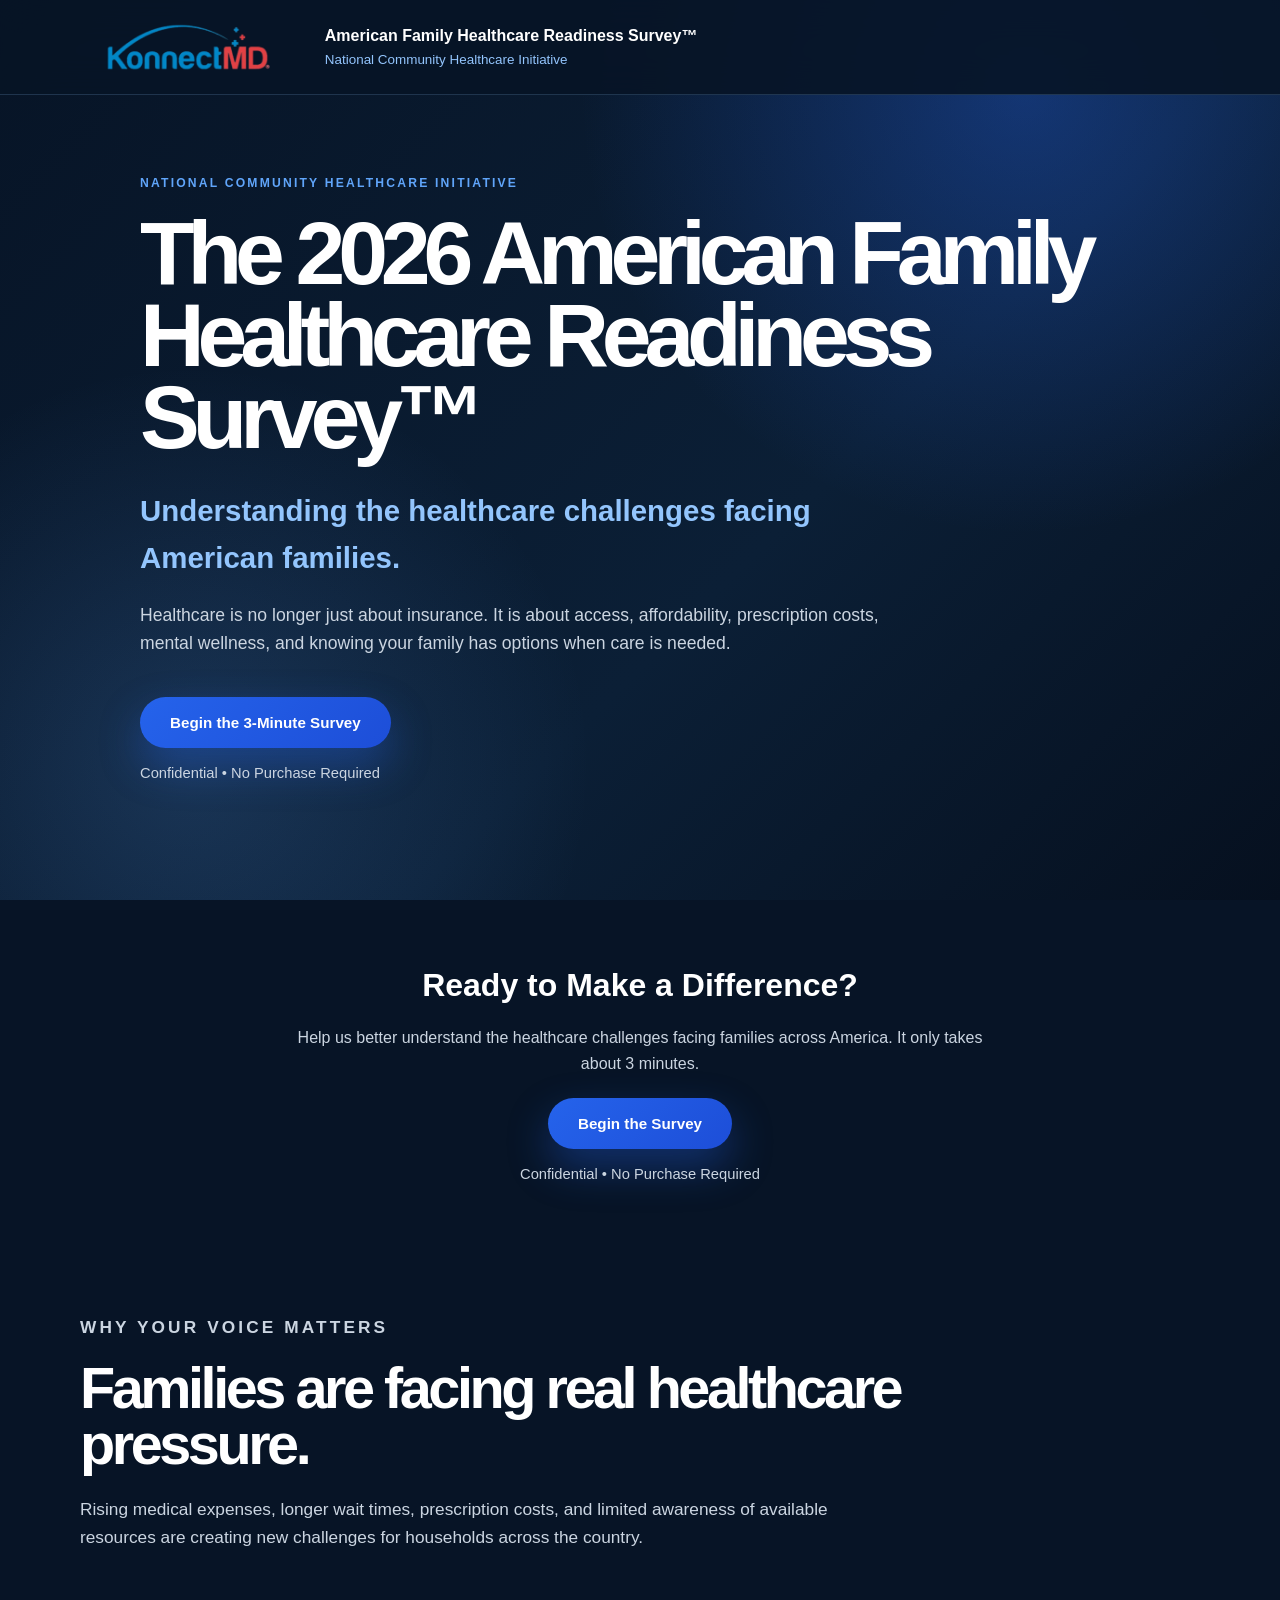
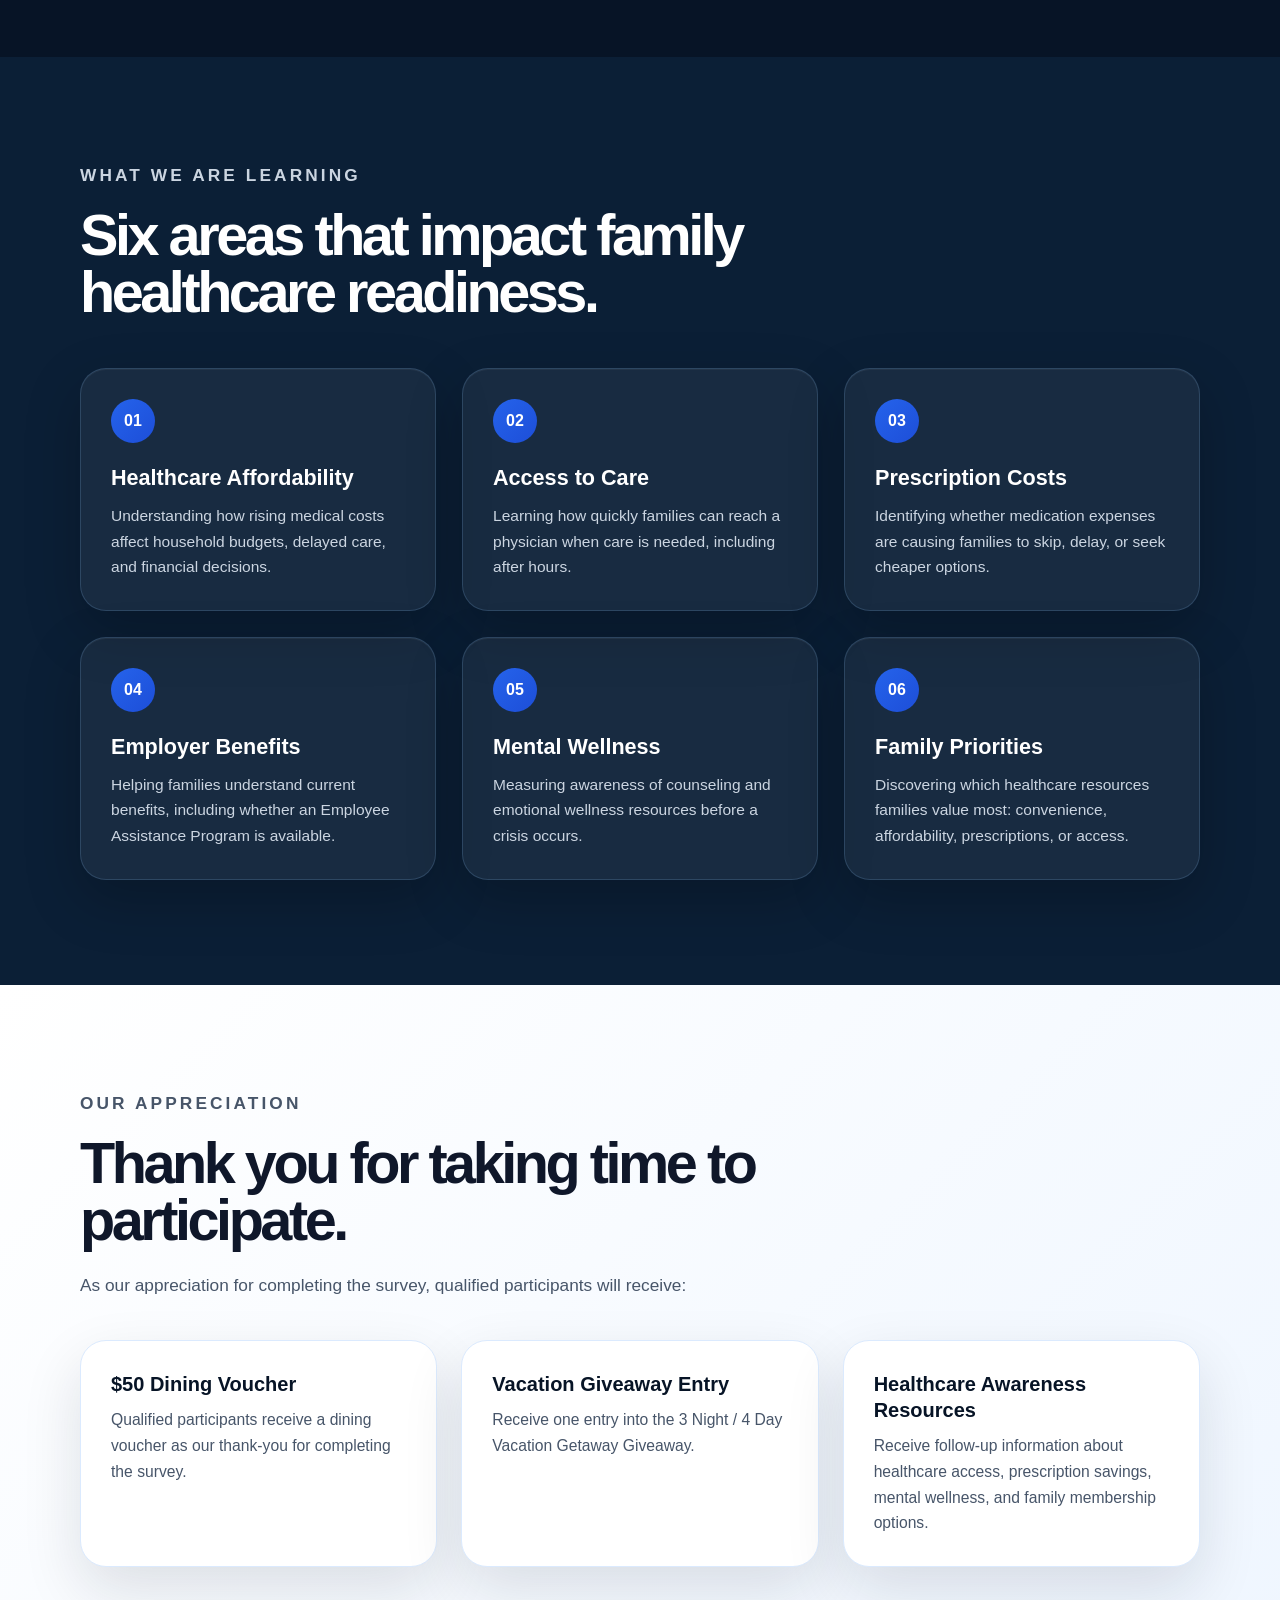
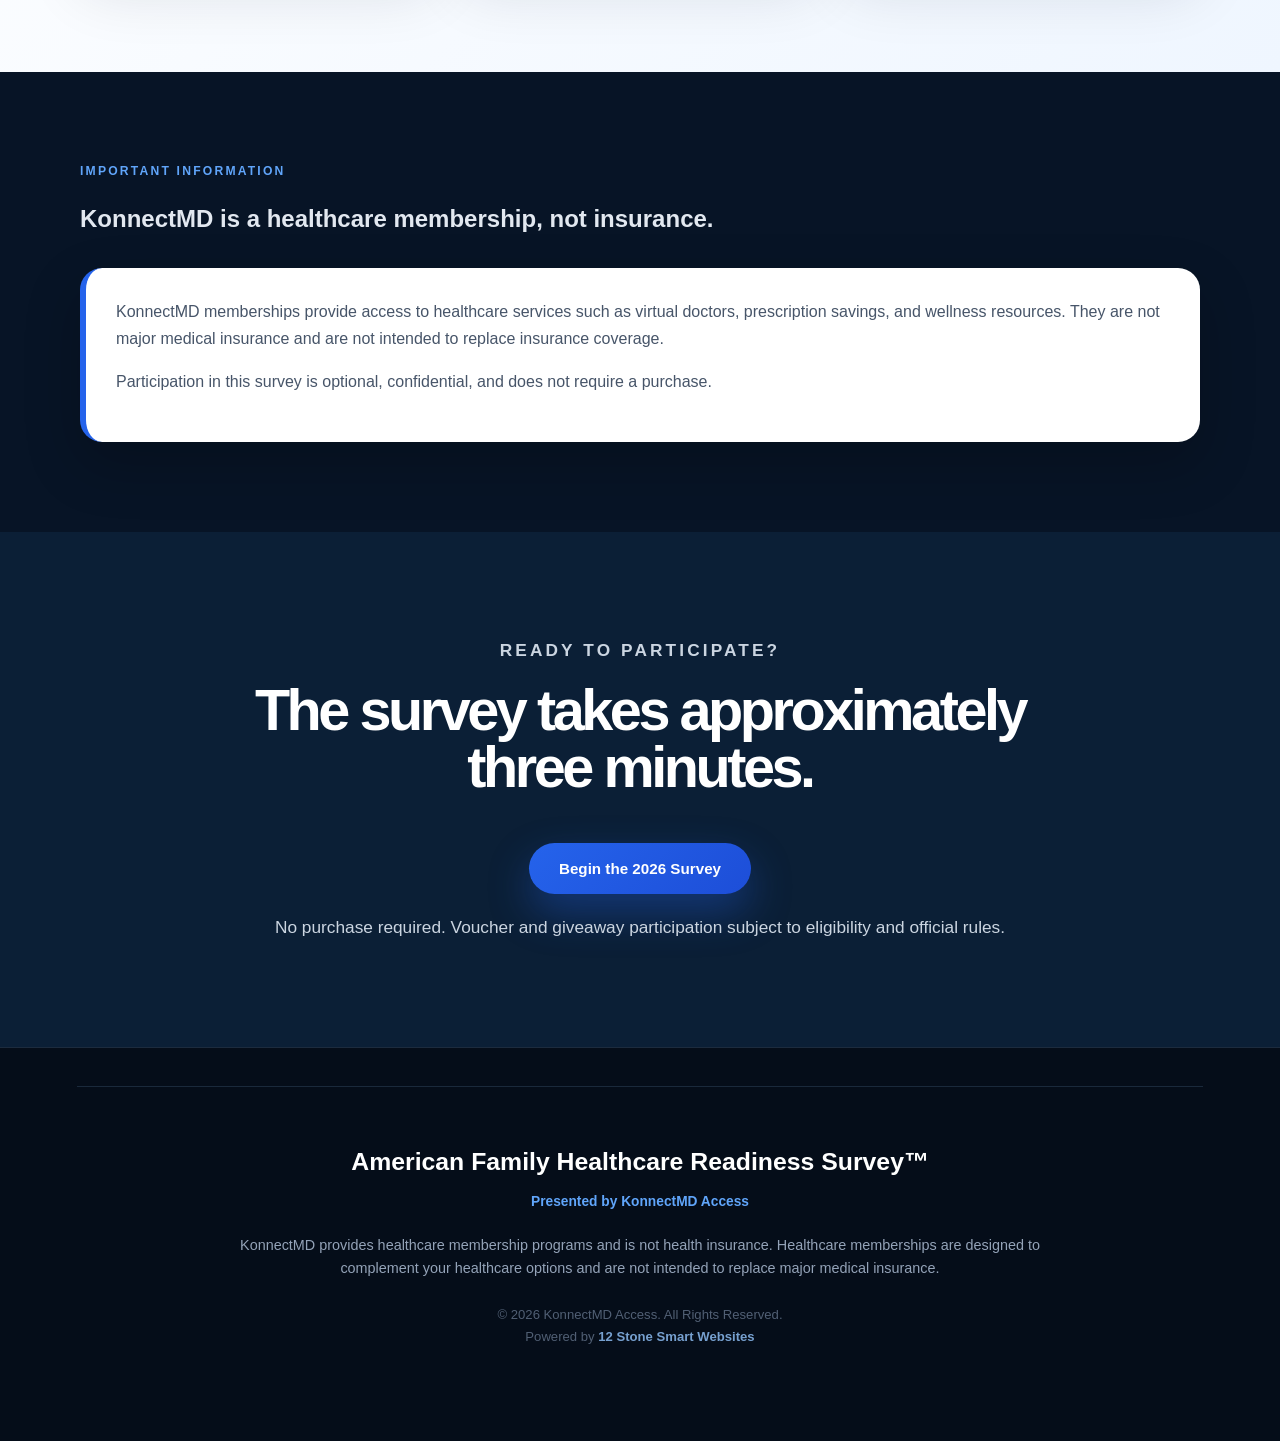
==== commit 829816c2: "Launch Family Healthcare Readiness Survey v1" ====
--- a/family-healthcare-readiness.html
+++ b/family-healthcare-readiness.html
@@ -31,12 +31,28 @@
       Healthcare is no longer just about insurance. It is about access, affordability,
       prescription costs, mental wellness, and knowing your family has options when care is needed.
     </p>
-    <button class="primary-btn" onclick="document.getElementById('why').scrollIntoView({behavior:'smooth'})">
-  See Why We’re Asking
+    <button class="primary-btn start-survey-trigger">
+  Begin the 3-Minute Survey
 </button>
+<p class="cta-support">Confidential • No Purchase Required</p>
   </div>
 </main>
-
+<div class="mid-cta centered">
+    <h3>Ready to Make a Difference?</h3>
+
+    <p>
+        Help us better understand the healthcare challenges facing families across America.
+        It only takes about 3 minutes.
+    </p>
+
+    <button class="primary-btn start-survey-trigger">
+        Begin the Survey
+    </button>
+
+    <p class="cta-support">
+        Confidential • No Purchase Required
+    </p>
+</div>
 <section class="section dark" id="why">
   <div class="section-inner">
     <p class="eyebrow">Why Your Voice Matters</p>
@@ -150,7 +166,9 @@
   <div class="section-inner centered">
     <p class="eyebrow">Ready to Participate?</p>
     <h2>The survey takes approximately three minutes.</h2>
-    <button class="primary-btn" id="startSurvey">Begin the 2026 Survey</button>
+    <button class="primary-btn start-survey-trigger" id="startSurvey">
+  Begin the 2026 Survey
+</button>
     <p class="small-note">No purchase required. Voucher and giveaway participation subject to eligibility and official rules.</p>
   </div>
 </section>
@@ -204,7 +222,25 @@
 </section>
 
 <footer>
-  <p>Powered by 12 Stone Smart Websites</p>
+  <footer class="survey-footer">
+
+    <h3>American Family Healthcare Readiness Survey™</h3>
+
+    <p class="presented">
+        Presented by KonnectMD Access
+    </p>
+
+    <p class="footer-disclaimer">
+        KonnectMD provides healthcare membership programs and is not health insurance.
+        Healthcare memberships are designed to complement your healthcare options and
+        are not intended to replace major medical insurance.
+    </p>
+
+    <p class="copyright">
+        © 2026 KonnectMD Access. All Rights Reserved.<br>
+        Powered by <strong>12 Stone Smart Websites</strong>
+    </p>
+
 </footer>
 
 <script src="js/family-healthcare-readiness.js"></script>
--- a/css/family-healthcare-readiness.css
+++ b/css/family-healthcare-readiness.css
@@ -610,4 +610,95 @@
     font-size:.88rem;
     line-height:1.45;
   }
+}
+.survey-footer{
+    background:#050d19;
+    padding:55px 6%;
+    text-align:center;
+    border-top:1px solid rgba(147,197,253,.15);
+}
+
+.survey-footer h3{
+    color:#fff;
+    font-size:1.55rem;
+    margin-bottom:10px;
+}
+
+.presented{
+    color:#60a5fa;
+    font-weight:700;
+    margin-bottom:20px;
+}
+
+.footer-disclaimer{
+    max-width:850px;
+    margin:0 auto 24px;
+    color:#94a3b8;
+    line-height:1.7;
+    font-size:.92rem;
+}
+
+.copyright{
+    color:#64748b;
+    font-size:.82rem;
+    line-height:1.7;
+}
+
+.copyright strong{
+    color:#93c5fd;
+
+}
+
+.footer-disclaimer{
+    font-size:.9rem;
+    line-height:1.6;
+}
+
+.footer-links{
+    display:flex;
+    justify-content:center;
+    gap:30px;
+    flex-wrap:wrap;
+    margin:30px 0;
+}
+
+.footer-links a{
+    color:#60a5fa;
+    text-decoration:none;
+    font-weight:600;
+}
+
+.footer-links a:hover{
+    color:#93c5fd;
+}
+
+.copyright{
+    font-size:.82rem;
+    opacity:.8;
+}
+.cta-support{
+  margin-top:14px;
+  color:var(--muted);
+  font-size:.92rem;
+}
+
+.mid-cta{
+    max-width:700px;
+    margin:60px auto 0;
+    text-align:center;
+}
+
+.mid-cta h3{
+    color:#fff;
+    font-size:2rem;
+    margin-bottom:14px;
+}
+
+.mid-cta p{
+    color:var(--muted);
+    margin-bottom:22px;
+}
+
+.mid-cta .primary-btn{
+    margin:0 auto;
 }
